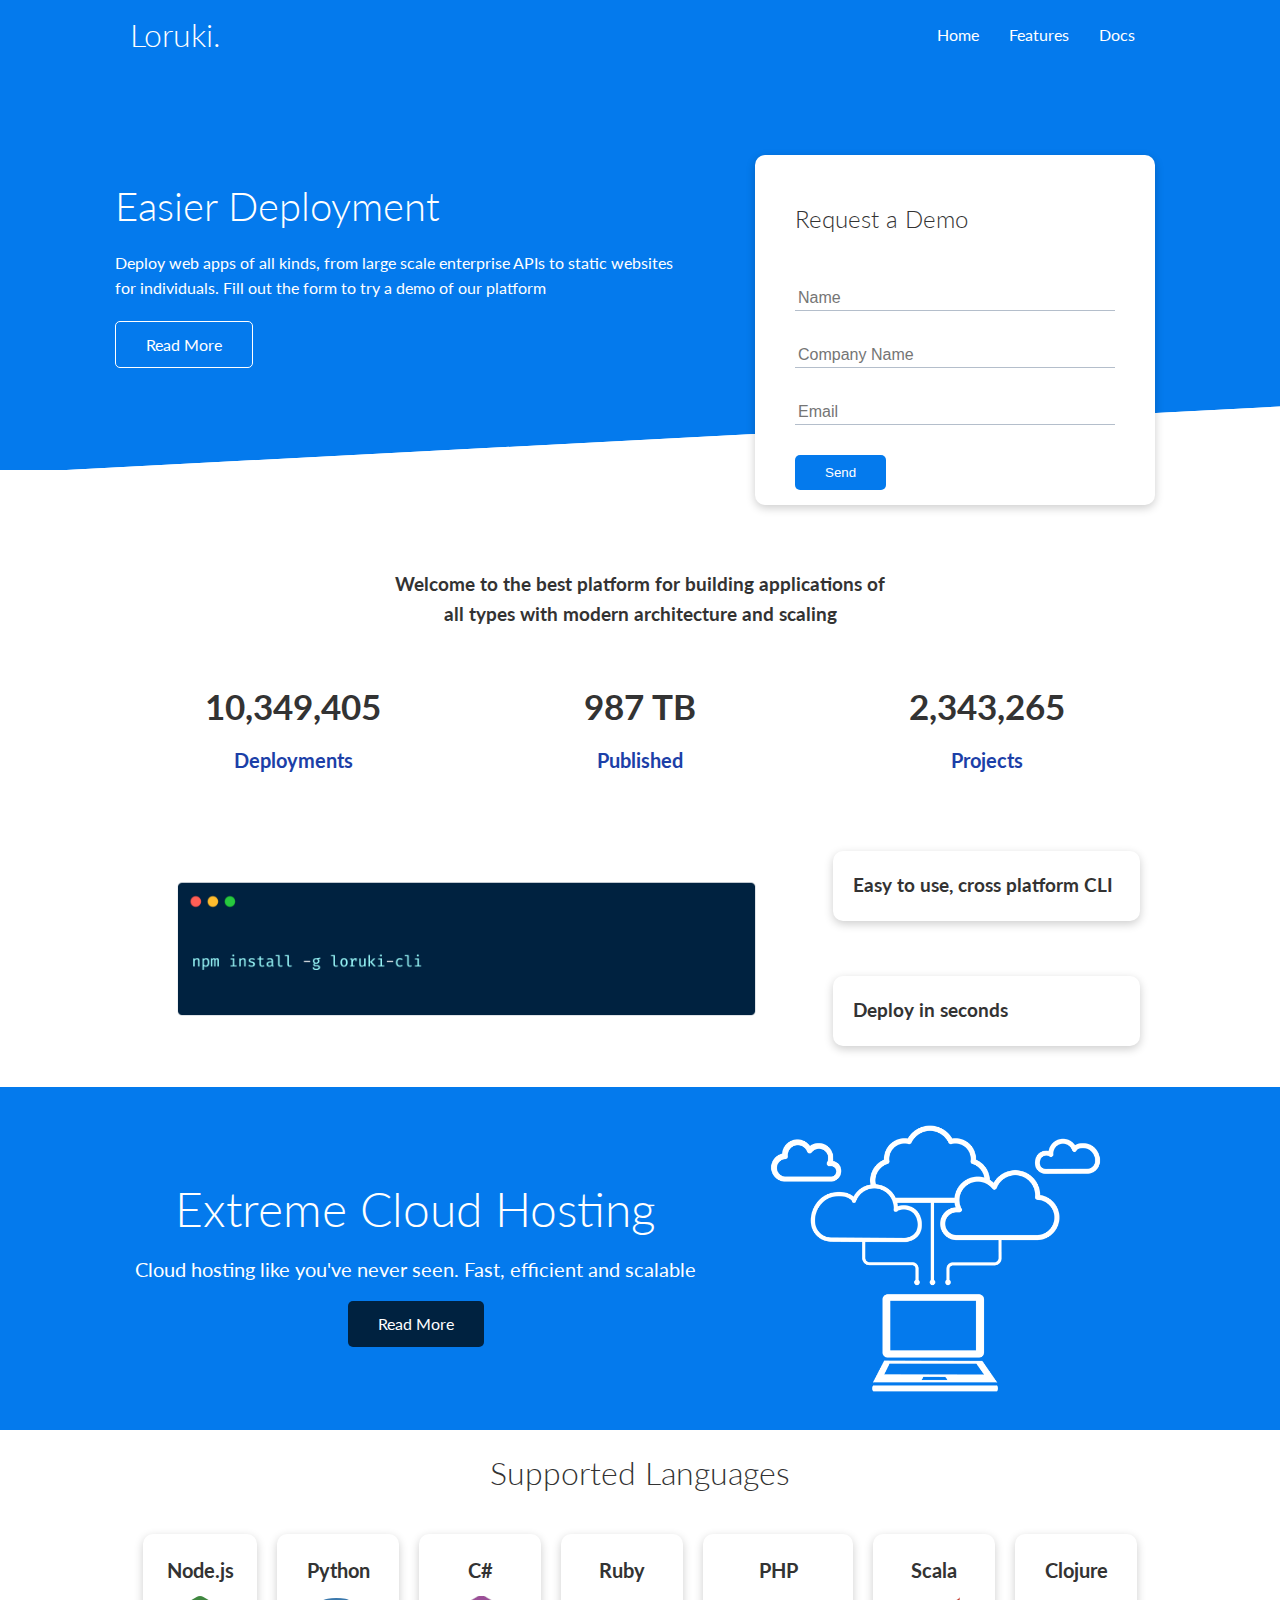
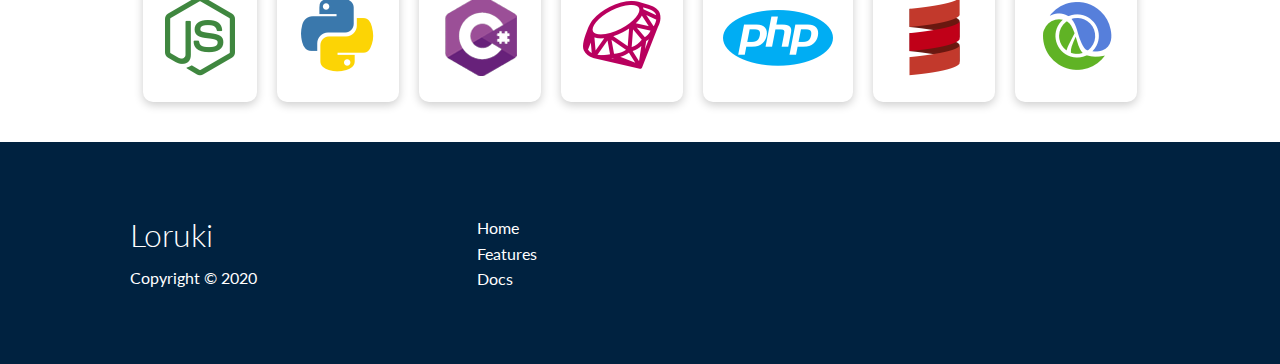
==== index.html @ 7e925f22 "initial commit" ====
<!DOCTYPE html>
<html lang="en">
  <head>
    <meta charset="UTF-8" />
    <meta http-equiv="X-UA-Compatible" content="IE=edge" />
    <meta name="viewport" content="width=device-width, initial-scale=1.0" />
    <link
      rel="stylesheet"
      href="https://cdnjs.cloudflare.com/ajax/libs/font-awesome/6.1.0/css/all.min.css"
      integrity="sha512-10/jx2EXwxxWqCLX/hHth/vu2KY3jCF70dCQB8TSgNjbCVAC/8vai53GfMDrO2Emgwccf2pJqxct9ehpzG+MTw=="
      crossorigin="anonymous"
      referrerpolicy="no-referrer"
    />
    <link rel="stylesheet" href="css/utilities.css" />
    <link rel="stylesheet" href="css/style.css" />
    <title>Loruki | Cloud Hosting For Everyone</title>
  </head>
  <body>
    <!-- Navbar -->
    <div class="navbar">
      <div class="container flex">
        <h1 class="logo">Loruki.</h1>
        <nav>
          <ul>
            <li><a href="index.html">Home</a></li>
            <li><a href="features.html">Features</a></li>
            <li><a href="docs.html">Docs</a></li>
          </ul>
        </nav>
      </div>
    </div>

    <!-- Showcase -->
    <section class="showcase">
      <div class="container grid">
        <div class="showcase-text">
          <h1>Easier Deployment</h1>
          <p>
            Deploy web apps of all kinds, from large scale enterprise APIs to
            static websites for individuals. Fill out the form to try a demo of
            our platform
          </p>
          <a href="features.html" class="btn btn-outline">Read More</a>
        </div>

        <div class="showcase-form card">
          <h2>Request a Demo</h2>
          <form
            name="contact"
            method="POST"
            netlify-honeypot="bot-field"
            data-netlify="true"
          >
            <input type="hidden" name="form-name" value="contact" />
            <p class="hidden">
              <label
                >Don't fill this out if you're human: <input name="bot-field"
              /></label>
            </p>
            <div class="form-control">
              <input type="text" name="name" placeholder="Name" required />
            </div>
            <div class="form-control">
              <input
                type="text"
                name="company"
                placeholder="Company Name"
                required
              />
            </div>
            <div class="form-control">
              <input type="email" name="email" placeholder="Email" required />
            </div>
            <input type="submit" value="Send" class="btn btn-primary" />
          </form>
        </div>
      </div>
    </section>

    <!-- Stats -->
    <section class="stats">
      <div class="container">
        <h3 class="stats-heading text-center my-1">
          Welcome to the best platform for building applications of all types
          with modern architecture and scaling
        </h3>

        <div class="grid grid-3 text-center my-4">
          <div>
            <i class="fas fa-server fa-3x"></i>
            <h3>10,349,405</h3>
            <p class="text-secondary">Deployments</p>
          </div>
          <div>
            <i class="fas fa-upload fa-3x"></i>
            <h3>987 TB</h3>
            <p class="text-secondary">Published</p>
          </div>
          <div>
            <i class="fas fa-project-diagram fa-3x"></i>
            <h3>2,343,265</h3>
            <p class="text-secondary">Projects</p>
          </div>
        </div>
      </div>
    </section>

    <!-- Cli -->
    <section class="cli">
      <div class="container grid">
        <img src="images/cli.png" alt="" />
        <div class="card">
          <h3>Easy to use, cross platform CLI</h3>
        </div>
        <div class="card">
          <h3>Deploy in seconds</h3>
        </div>
      </div>
    </section>

    <!-- Cloud -->
    <section class="cloud bg-primary my-2 py-2">
      <div class="container grid">
        <div class="text-center">
          <h2 class="lg">Extreme Cloud Hosting</h2>
          <p class="lead my-1">
            Cloud hosting like you've never seen. Fast, efficient and scalable
          </p>
          <a href="features.html" class="btn btn-dark">Read More</a>
        </div>
        <img src="images/cloud.png" alt="" />
      </div>
    </section>

    <!-- Languages -->
    <section class="languages">
      <h2 class="md text-center my-2">Supported Languages</h2>
      <div class="container flex">
        <div class="card">
          <h4>Node.js</h4>
          <img src="images/logos/node.png" alt="" />
        </div>
        <div class="card">
          <h4>Python</h4>
          <img src="images/logos/python.png" alt="" />
        </div>
        <div class="card">
          <h4>C#</h4>
          <img src="images/logos/csharp.png" alt="" />
        </div>
        <div class="card">
          <h4>Ruby</h4>
          <img src="images/logos/ruby.png" alt="" />
        </div>
        <div class="card">
          <h4>PHP</h4>
          <img src="images/logos/php.png" alt="" />
        </div>
        <div class="card">
          <h4>Scala</h4>
          <img src="images/logos/scala.png" alt="" />
        </div>
        <div class="card">
          <h4>Clojure</h4>
          <img src="images/logos/clojure.png" alt="" />
        </div>
      </div>
    </section>

    <!-- Footer -->
    <footer class="footer bg-dark py-5">
      <div class="container grid grid-3">
        <div>
          <h1>Loruki</h1>
          <p>Copyright &copy; 2020</p>
        </div>
        <nav>
          <ul>
            <li><a href="index.html">Home</a></li>
            <li><a href="features.html">Features</a></li>
            <li><a href="docs.html">Docs</a></li>
          </ul>
        </nav>
        <div class="social">
          <a href="#"><i class="fab fa-github fa-2x"></i></a>
          <a href="#"><i class="fab fa-facebook fa-2x"></i></a>
          <a href="#"><i class="fab fa-instagram fa-2x"></i></a>
          <a href="#"><i class="fab fa-twitter fa-2x"></i></a>
        </div>
      </div>
    </footer>
  </body>
</html>
---- css/utilities.css ----
.container {
  max-width: 1100px;
  margin: 0 auto;
  overflow: auto;
  padding: 0 40px;
}

.card {
  background-color: #fff;
  color: #333;
  border-radius: 10px;
  box-shadow: 0 3px 10px rgba(0, 0, 0, 0.2);
  padding: 20px;
  margin: 10px;
}

.btn {
  display: inline-block;
  padding: 10px 30px;
  cursor: pointer;
  background: var(--primary-color);
  color: #fff;
  border: none;
  border-radius: 5px;
}

.btn-outline {
  background-color: transparent;
  border: 1px #fff solid;
}

.btn:hover {
  transform: scale(0.98);
}

/* Backgrounds & colored buttons */
.bg-primary,
.btn-primary {
  background-color: var(--primary-color);
  color: #fff;
}

.bg-secondary,
.btn-secondary {
  background-color: var(--secondary-color);
  color: #fff;
}

.bg-dark,
.btn-dark {
  background-color: var(--dark-color);
  color: #fff;
}

.bg-light,
.btn-light {
  background-color: var(--light-color);
  color: #333;
}

.bg-primary a,
.btn-primary a,
.bg-secondary a,
.btn-secondary a,
.bg-dark a,
.btn-dark a {
  color: #fff;
}

/* Text colors*/
.text-primary {
  color: var(--primary-color);
}

.text-secondary {
  color: var(--secondary-color);
}

.text-dark {
  color: var(--dark-color);
}

.text-light {
  color: var(--light-color);
}

/* Text sizes */
.lead {
  font-size: 20px;
}

.sm {
  font-size: 1rem;
}

.md {
  font-size: 2rem;
}

.lg {
  font-size: 3rem;
}

.xl {
  font-size: 4rem;
}

.text-center {
  text-align: center;
}

/* Alert */
.alert {
  background-color: var(--light-color);
  padding: 10px 20px;
  font-weight: bold;
  margin: 15px 0;
}

.alert i {
  margin-right: 10px;
}

.alert-success {
  background-color: var(--success-color);
  color: #fff;
}
.alert-error {
  background-color: var(--error-color);
  color: #fff;
}

.flex {
  display: flex;
  justify-content: center;
  align-items: center;
  height: 100%;
}

.grid {
  display: grid;
  grid-template-columns: repeat(2, 1fr);
  gap: 20px;
  justify-content: center;
  align-items: center;
  height: 100%;
}

.grid-3 {
  grid-template-columns: repeat(3, 1fr);
}

/* Margin */
.my-1 {
  margin: 1rem 0;
}

.my-2 {
  margin: 1.5rem 0;
}

.my-3 {
  margin: 2rem 0;
}

.my-4 {
  margin: 3rem 0;
}

.my-5 {
  margin: 4rem 0;
}

.m-1 {
  margin: 1rem;
}

.m-2 {
  margin: 1.5rem;
}

.m-3 {
  margin: 2rem;
}

.m-4 {
  margin: 3rem;
}

.m-5 {
  margin: 4rem;
}

/* Padding */
.py-1 {
  padding: 1rem 0;
}

.py-2 {
  padding: 1.5rem 0;
}

.py-3 {
  padding: 2rem 0;
}

.py-4 {
  padding: 3rem 0;
}

.py-5 {
  padding: 4rem 0;
}

.p-1 {
  padding: 1rem;
}

.p-2 {
  padding: 1.5rem;
}

.p-3 {
  padding: 2rem;
}

.p-4 {
  padding: 3rem;
}

.p-5 {
  padding: 4rem;
}
---- css/style.css ----
@import url("https://fonts.googleapis.com/css2?family=Lato:wght@300&display=swap");
* {
  box-sizing: border-box;
  padding: 0;
  margin: 0;
}

:root {
  --primary-color: #047aed;
  --secondary-color: #1c3fa8;
  --dark-color: #002240;
  --light-color: #f4f4f4;
  --success-color: #5cb85c;
  --error-color: #d9534f;
}

body {
  font-family: "Lato", sans-serif;
  color: #333;
  line-height: 1.6;
}

ul {
  list-style-type: none;
}

a {
  text-decoration: none;
  color: #333;
}

h1,
h2 {
  font-weight: 300;
  line-height: 1.2;
  margin: 10px 0;
}

p {
  margin: 10px 0;
}

img {
  width: 100%;
}

code,
pre {
  background: #333;
  color: #fff;
  padding: 10px;
}

.hidden {
  visibility: hidden;
  height: 0;
}

/* Navbar */
.navbar {
  background-color: var(--primary-color);
  color: #fff;
  height: 70px;
}

.navbar ul {
  display: flex;
}

.navbar a {
  color: #fff;
  padding: 10px;
  margin: 0 5px;
}

.navbar a:hover {
  border-bottom: 2px #fff solid;
}

.navbar .flex {
  justify-content: space-between;
}

/* Showcase */
.showcase {
  height: 400px;
  background-color: var(--primary-color);
  color: #fff;
  position: relative;
}

.showcase h1 {
  font-size: 40px;
}

.showcase p {
  margin: 20px 0;
}

.showcase .grid {
  overflow: visible;
  grid-template-columns: 55% 45%;
  gap: 30px;
}

.showcase-text {
  animation: slideInFromLeft 1s ease-in;
}

.showcase-form {
  position: relative;
  top: 60px;
  height: 350px;
  width: 400px;
  padding: 40px;
  z-index: 100;
  justify-self: flex-end;
  animation: slideInFromRight 1s ease-in;
}

.showcase-form .form-control {
  margin: 30px 0;
}

.showcase-form input[type="text"],
.showcase-form input[type="email"] {
  border: 0;
  border-bottom: 1px solid #b4becb;
  width: 100%;
  padding: 3px;
  font-size: 16px;
}

.showcase-form input:focus {
  outline: none;
}

.showcase::before,
.showcase::after {
  content: "";
  position: absolute;
  height: 100px;
  bottom: -70px;
  right: 0;
  left: 0;
  background: #fff;
  transform: skewY(-3deg);
  -webkit-transform: skewY(-3deg);
  -moz-transform: skewY(-3deg);
  -ms-transform: skewY(-3deg);
}

/* Stats */
.stats {
  padding-top: 100px;
  animation: slideInFromBottom 1s ease-in;
}

.stats-heading {
  max-width: 500px;
  margin: auto;
}

.stats .grid h3 {
  font-size: 35px;
}

.stats .grid p {
  font-size: 20px;
  font-weight: bold;
}

/* Cli */
.cli .grid {
  grid-template-columns: repeat(3, 1fr);
  grid-template-rows: repeat(2, 1fr);
}

.cli .grid > *:first-child {
  grid-column: 1 / span 2;
  grid-row: 1 / span 2;
}

/* Cloud */
.cloud .grid {
  grid-template-columns: 4fr 3fr;
}

/* Languages */

.languages .flex {
  flex-wrap: wrap;
}

.languages .card {
  text-align: center;
  margin: 18px 10px 40px;
  transition: transform 0.2s ease-in;
}

.languages .card h4 {
  font-size: 20px;
  margin-bottom: 10px;
}

.languages .card:hover {
  transform: translateY(-15px);
}

/* Features */
.features-head img,
.docs-head img {
  width: 200px;
  justify-self: flex-end;
}

.features-sub-head img {
  width: 300px;
  justify-self: flex-end;
}

.features-main .card > i {
  margin-right: 20px;
}

.features-main .grid {
  padding: 30px;
}

.features-main .grid > *:first-child {
  grid-column: 1 / span 3;
}

.features-main .grid > *:nth-child(2) {
  grid-column: 1 / span 2;
}

/* Docs */
.docs-main h3 {
  margin: 20px 0;
}

.docs-main .grid {
  grid-template-columns: 1fr 2fr;
  align-items: flex-start;
}

.docs-main nav li {
  font-size: 17px;
  padding-bottom: 5px;
  margin-bottom: 5px;
  border-bottom: #ccc solid;
}

.docs-main a:hover {
  font-weight: bold;
}

/* Footer */
.footer .social a {
  margin: 0 10px;
}

/* Animations */
@keyframes slideInFromLeft {
  0% {
    transform: translateX(-100%);
  }

  100% {
    transform: translateX(0);
  }
}

@keyframes slideInFromRight {
  0% {
    transform: translateX(100%);
  }

  100% {
    transform: translateX(0);
  }
}
@keyframes slideInFromTop {
  0% {
    transform: translateY(-100%);
  }

  100% {
    transform: translateX(0);
  }
}
@keyframes slideInFromBottom {
  0% {
    transform: translateY(100%);
  }

  100% {
    transform: translateX(0);
  }
}

/* Tablets and under */
@media (max-width: 768px) {
  .grid,
  .showcase .grid,
  .stats .grid,
  .cli .grid,
  .cloud .grid,
  .features-main .grid,
  .docs-main .grid {
    grid-template-columns: 1fr;
    grid-template-rows: 1fr;
  }

  .showcase {
    height: auto;
  }

  .showcase-text {
    text-align: center;
    margin-top: 40px;
    animation: slideInFromTop 1s ease-in;
  }

  .showcase-form {
    justify-self: center;
    margin: auto;
    animation: slideInFromBottom 1s ease-in;
  }

  .cli .grid > *:first-child {
    grid-column: 1;
    grid-row: 1;
  }

  .features-head,
  .features-sub-head,
  .docs-head {
    text-align: center;
  }
  .features-head img,
  .features-sub-head img,
  .docs-head img {
    justify-self: center;
  }

  .features-main .grid > *:first-child,
  .features-main .grid > *:nth-child(2) {
    grid-column: 1;
  }
}

/* Mobile */
@media (max-width: 500px) {
  .navbar {
    height: 110px;
  }

  .navbar .flex {
    flex-direction: column;
  }

  .navbar ul {
    padding: 10px;
    background-color: rgba(0, 0, 0, 0.1);
  }
}
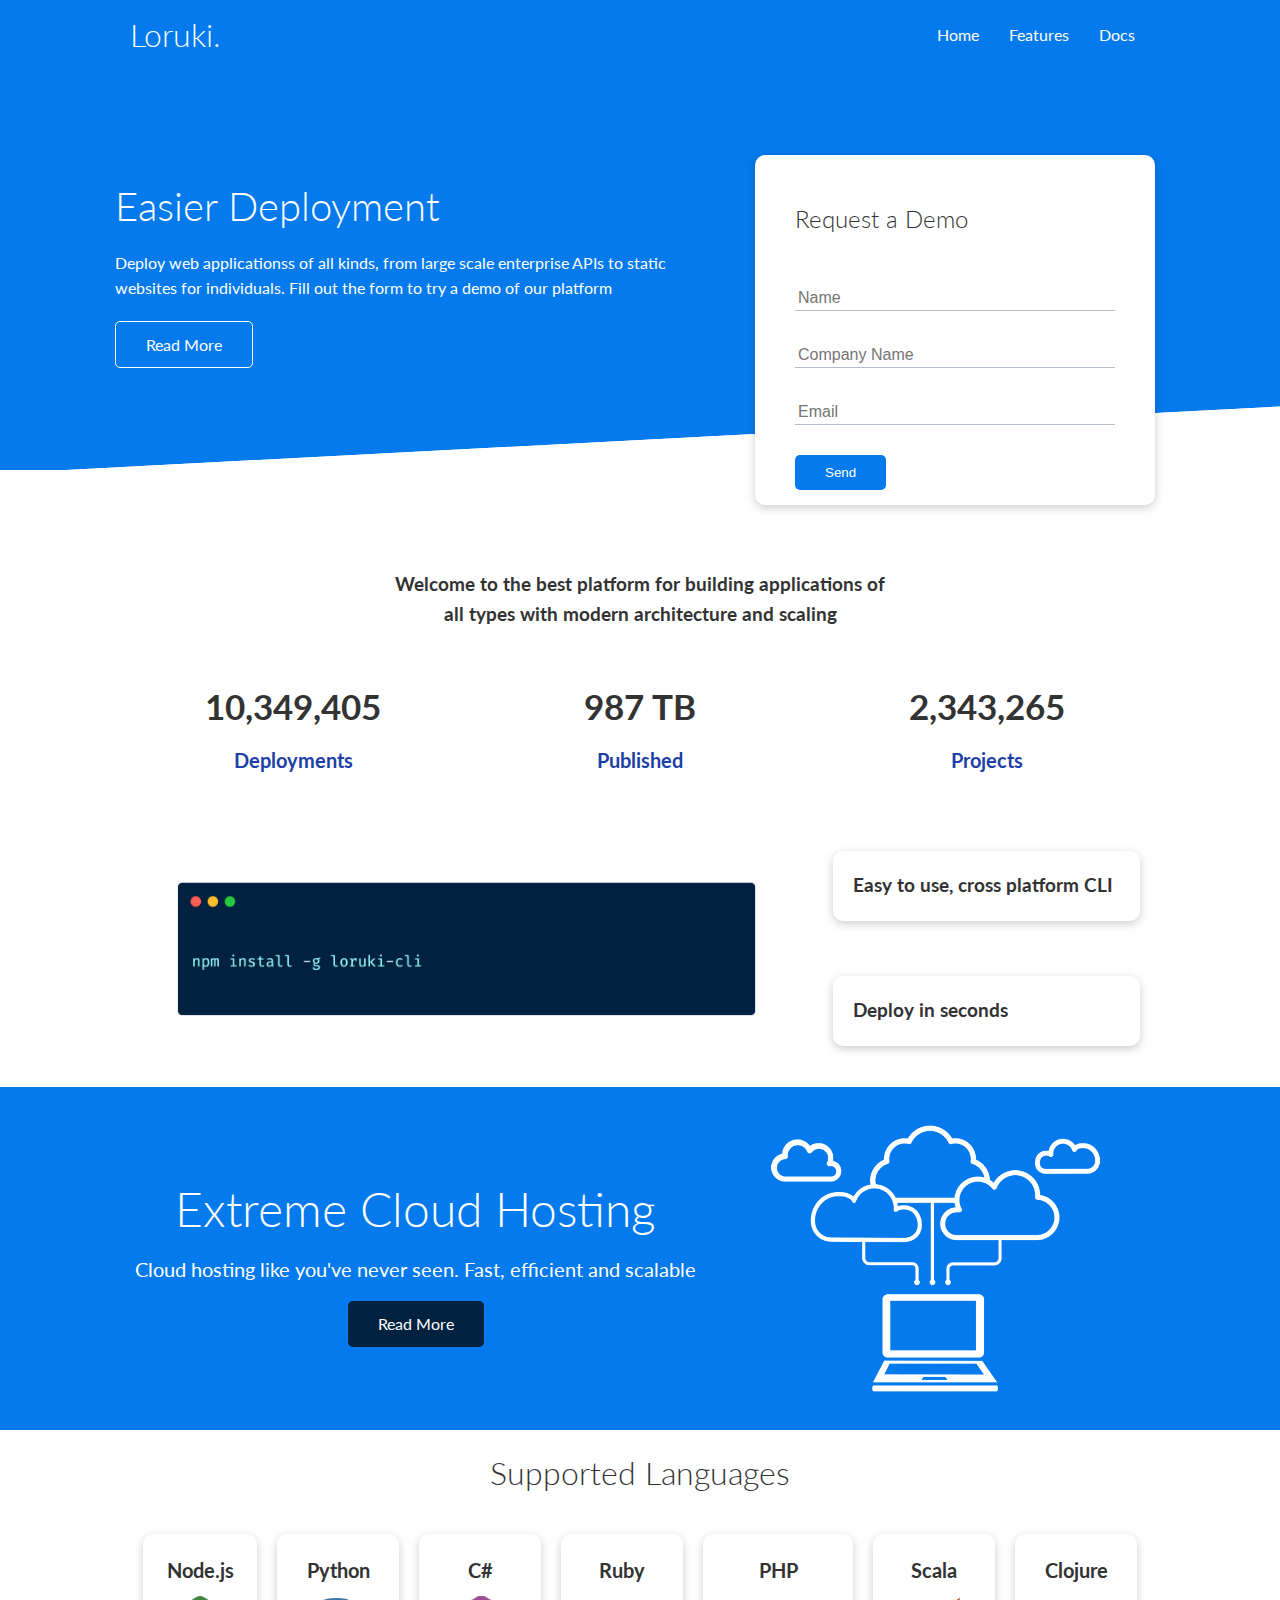
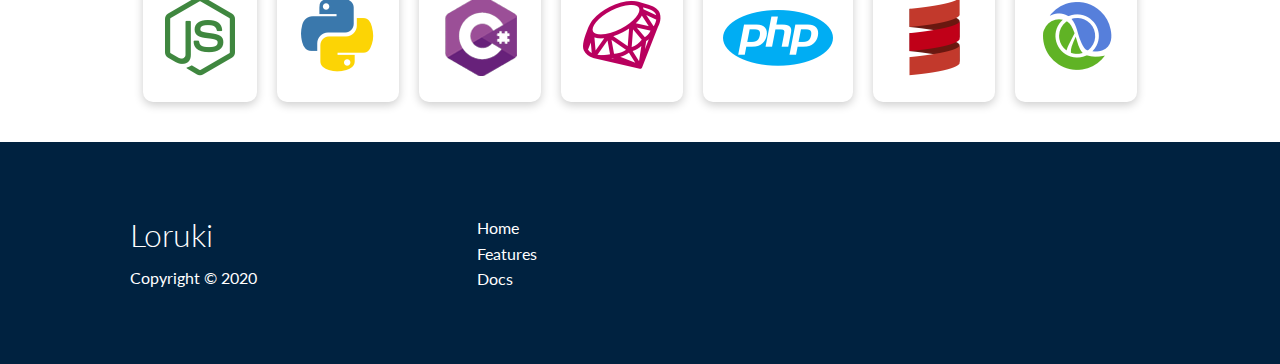
==== commit 370aafce: "modified for demonstration" ====
--- a/index.html
+++ b/index.html
@@ -36,9 +36,9 @@
         <div class="showcase-text">
           <h1>Easier Deployment</h1>
           <p>
-            Deploy web apps of all kinds, from large scale enterprise APIs to
-            static websites for individuals. Fill out the form to try a demo of
-            our platform
+            Deploy web applicationss of all kinds, from large scale enterprise
+            APIs to static websites for individuals. Fill out the form to try a
+            demo of our platform
           </p>
           <a href="features.html" class="btn btn-outline">Read More</a>
         </div>
